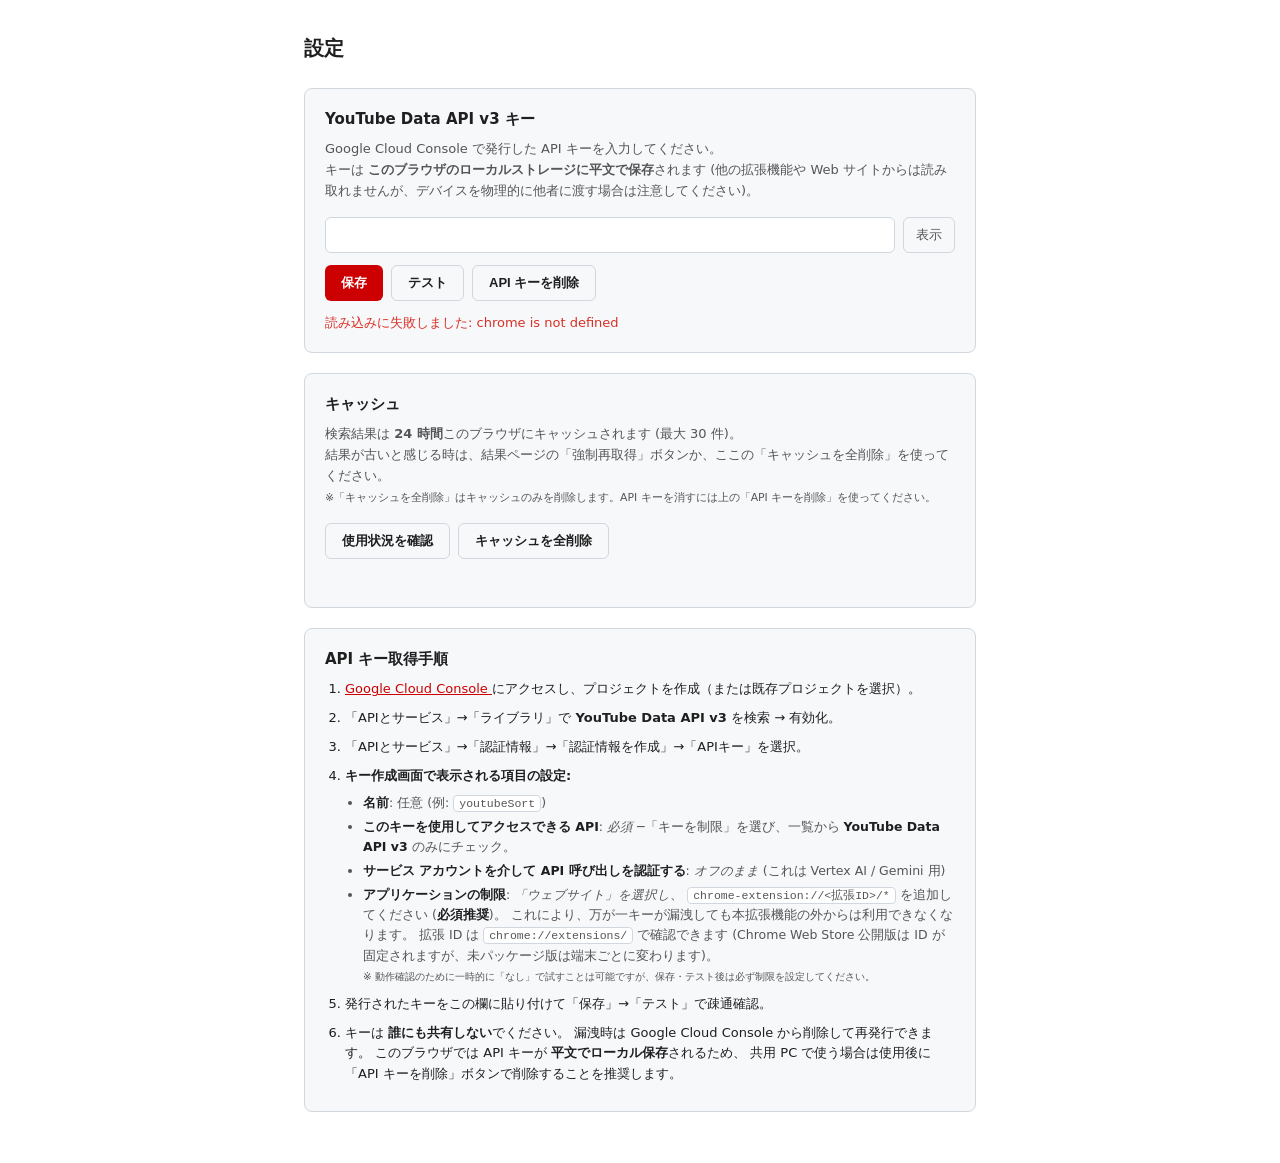
==== options/options.html @ d0a8a2ad "feat: initial public release v1.0.0 YouTube channel videos sorter for filtering by period and popula" ====
<!doctype html>
<html lang="ja">
  <head>
    <meta charset="utf-8" />
    <title>YouTube 期間別人気動画ソーター — 設定</title>
    <link rel="stylesheet" href="options.css" />
  </head>
  <body>
    <main>
      <h1>設定</h1>

      <section>
        <h2>YouTube Data API v3 キー</h2>
        <p class="desc">
          Google Cloud Console で発行した API キーを入力してください。<br />
          キーは <strong>このブラウザのローカルストレージに平文で保存</strong>されます (他の拡張機能や Web サイトからは読み取れませんが、デバイスを物理的に他者に渡す場合は注意してください)。
        </p>

        <div class="field">
          <label for="api-key">API キー</label>
          <input id="api-key" type="password" autocomplete="off" spellcheck="false" />
          <button id="toggle-visibility" type="button" class="ghost">表示</button>
        </div>

        <div class="actions">
          <button id="save-btn" type="button">保存</button>
          <button id="test-btn" type="button" class="secondary">テスト</button>
          <button id="delete-key-btn" type="button" class="secondary">API キーを削除</button>
        </div>

        <p id="status" class="status" role="status" aria-live="polite"></p>
      </section>

      <section>
        <h2>キャッシュ</h2>
        <p class="desc">
          検索結果は <strong>24 時間</strong>このブラウザにキャッシュされます (最大 30 件)。<br />
          結果が古いと感じる時は、結果ページの「強制再取得」ボタンか、ここの「キャッシュを全削除」を使ってください。<br />
          <small>※「キャッシュを全削除」はキャッシュのみを削除します。API キーを消すには上の「API キーを削除」を使ってください。</small>
        </p>
        <div class="actions">
          <button id="cache-stats-btn" type="button" class="secondary">使用状況を確認</button>
          <button id="cache-clear-btn" type="button" class="secondary">キャッシュを全削除</button>
        </div>
        <p id="cache-status" class="status" role="status" aria-live="polite"></p>
      </section>

      <section class="howto">
        <h2>API キー取得手順</h2>
        <ol>
          <li>
            <a href="https://console.cloud.google.com/" target="_blank" rel="noopener noreferrer">
              Google Cloud Console
            </a>
            にアクセスし、プロジェクトを作成（または既存プロジェクトを選択）。
          </li>
          <li>
            「APIとサービス」→「ライブラリ」で <strong>YouTube Data API v3</strong> を検索 → 有効化。
          </li>
          <li>「APIとサービス」→「認証情報」→「認証情報を作成」→「APIキー」を選択。</li>
          <li>
            <strong>キー作成画面で表示される項目の設定:</strong>
            <ul class="sub">
              <li><strong>名前</strong>: 任意 (例: <code>youtubeSort</code>)</li>
              <li>
                <strong>このキーを使用してアクセスできる API</strong>:
                <em>必須</em> ─「キーを制限」を選び、一覧から
                <strong>YouTube Data API v3</strong> のみにチェック。
              </li>
              <li>
                <strong>サービス アカウントを介して API 呼び出しを認証する</strong>:
                <em>オフのまま</em> (これは Vertex AI / Gemini 用)
              </li>
              <li>
                <strong>アプリケーションの制限</strong>:
                <em>「ウェブサイト」を選択し</em>、
                <code>chrome-extension://&lt;拡張ID&gt;/*</code>
                を追加してください (<strong>必須推奨</strong>)。
                これにより、万が一キーが漏洩しても本拡張機能の外からは利用できなくなります。
                拡張 ID は <code>chrome://extensions/</code> で確認できます
                (Chrome Web Store 公開版は ID が固定されますが、未パッケージ版は端末ごとに変わります)。
                <br />
                <small>※ 動作確認のために一時的に「なし」で試すことは可能ですが、保存・テスト後は必ず制限を設定してください。</small>
              </li>
            </ul>
          </li>
          <li>発行されたキーをこの欄に貼り付けて「保存」→「テスト」で疎通確認。</li>
          <li>
            キーは <strong>誰にも共有しない</strong>でください。
            漏洩時は Google Cloud Console から削除して再発行できます。
            このブラウザでは API キーが <strong>平文でローカル保存</strong>されるため、
            共用 PC で使う場合は使用後に「API キーを削除」ボタンで削除することを推奨します。
          </li>
        </ol>
      </section>
    </main>
    <script src="options.js"></script>
  </body>
</html>
---- options/options.css ----
:root {
  color-scheme: light dark;
  --fg: #1f1f1f;
  --fg-muted: #555;
  --bg: #ffffff;
  --panel: #f6f8fa;
  --border: #d0d7de;
  --accent: #cc0000;
  --accent-hover: #a30000;
}

@media (prefers-color-scheme: dark) {
  :root {
    --fg: #f1f1f1;
    --fg-muted: #aaa;
    --bg: #181818;
    --panel: #242424;
    --border: #3a3a3a;
  }
}

* { box-sizing: border-box; }

body {
  margin: 0;
  font-family: system-ui, -apple-system, "Segoe UI", "Hiragino Sans", "Yu Gothic UI", sans-serif;
  font-size: 14px;
  color: var(--fg);
  background: var(--bg);
  line-height: 1.6;
}

main {
  max-width: 720px;
  margin: 0 auto;
  padding: 32px 24px;
}

h1 {
  font-size: 20px;
  margin: 0 0 24px;
}

h2 {
  font-size: 15px;
  margin: 0 0 8px;
}

section {
  background: var(--panel);
  border: 1px solid var(--border);
  border-radius: 8px;
  padding: 18px 20px;
  margin-bottom: 20px;
}

.desc {
  margin: 0 0 16px;
  font-size: 13px;
  color: var(--fg-muted);
}

.field {
  display: flex;
  gap: 8px;
  align-items: stretch;
  margin-bottom: 12px;
}
.field label { display: none; }

input[type="password"],
input[type="text"] {
  flex: 1;
  padding: 8px 10px;
  border: 1px solid var(--border);
  border-radius: 6px;
  background: var(--bg);
  color: var(--fg);
  font-family: ui-monospace, SFMono-Regular, Menlo, monospace;
  font-size: 13px;
}

input:focus {
  outline: 2px solid var(--accent);
  outline-offset: -1px;
}

.actions {
  display: flex;
  gap: 8px;
}

button {
  padding: 8px 16px;
  border-radius: 6px;
  border: 0;
  background: var(--accent);
  color: #fff;
  font-size: 13px;
  font-weight: 600;
  cursor: pointer;
}
button:hover { background: var(--accent-hover); }
button.secondary {
  background: transparent;
  color: var(--fg);
  border: 1px solid var(--border);
}
button.secondary:hover { background: var(--bg); }
button.ghost {
  background: transparent;
  color: var(--fg-muted);
  border: 1px solid var(--border);
  font-weight: 400;
  padding: 8px 12px;
}

.status {
  margin: 12px 0 0;
  font-size: 13px;
  min-height: 18px;
}
.status.success { color: #1a7f37; }
.status.error   { color: #d93025; }

.howto ol {
  padding-left: 20px;
  margin: 0;
}
.howto li { margin-bottom: 8px; font-size: 13px; }
.howto a { color: var(--accent); }
.howto ul.sub {
  margin: 6px 0 0;
  padding-left: 18px;
  list-style: disc;
}
.howto ul.sub li {
  margin-bottom: 4px;
  font-size: 12.5px;
  color: var(--fg-muted);
}
.howto ul.sub li strong { color: var(--fg); }
.howto code {
  background: var(--bg);
  border: 1px solid var(--border);
  padding: 1px 5px;
  border-radius: 4px;
  font-size: 11.5px;
  font-family: ui-monospace, SFMono-Regular, Menlo, monospace;
}
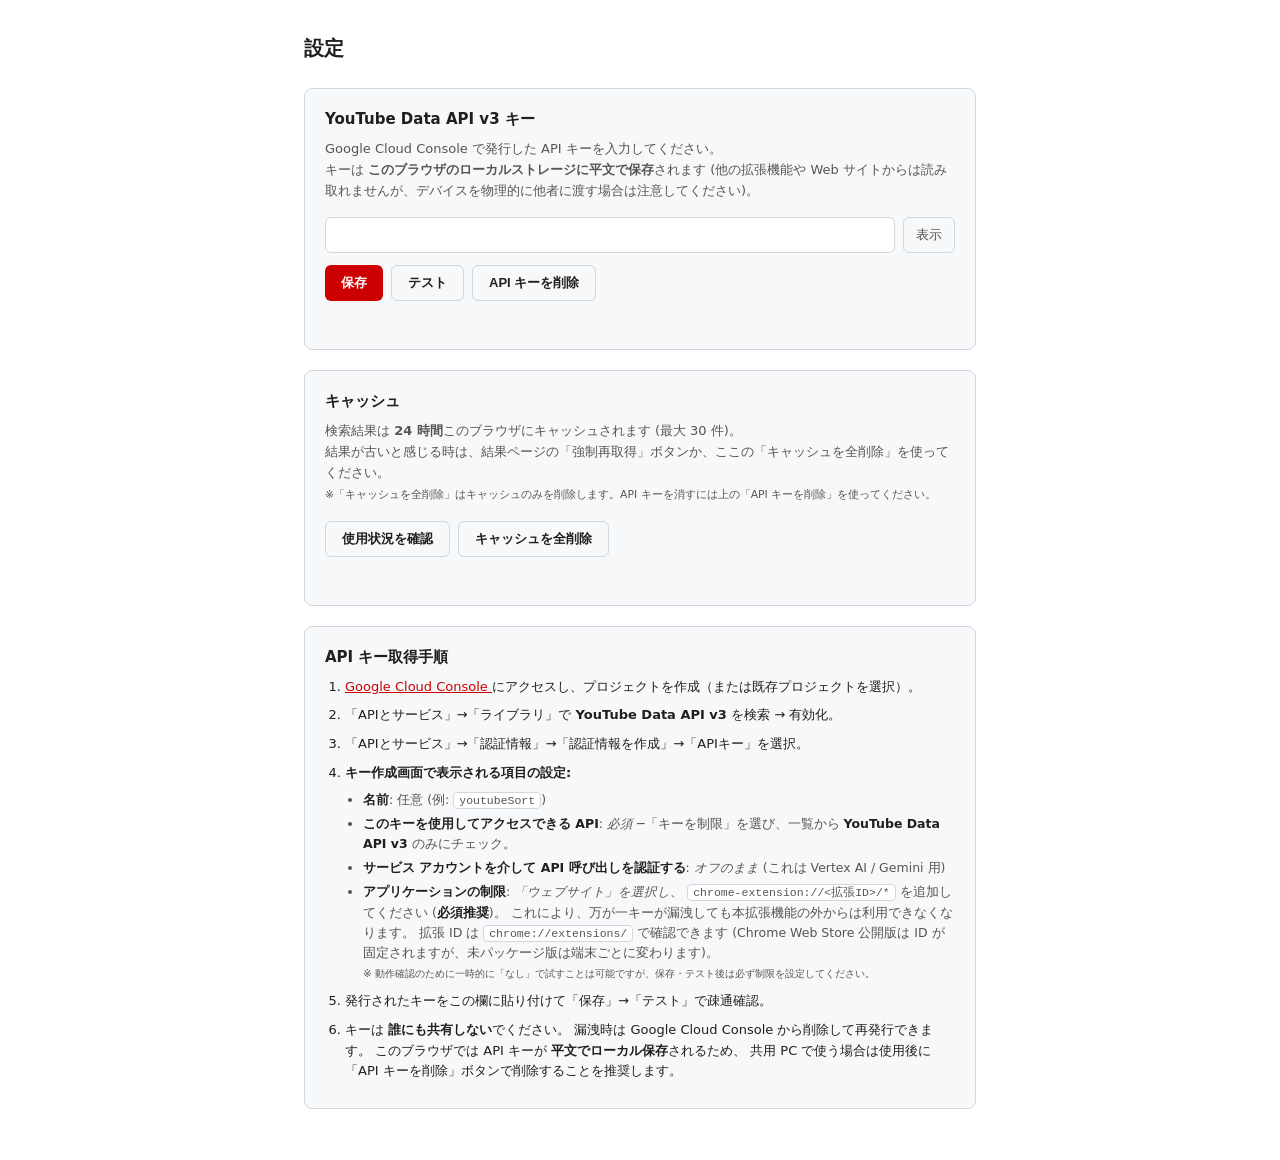
==== commit f9fb49fc: "feat(ui): mobile-responsive layout for PWA PWA をスマートフォンで開いた際に窮屈にならないよう、popup / results / options の 3" ====
--- a/options/options.html
+++ b/options/options.html
@@ -2,6 +2,7 @@
 <html lang="ja">
   <head>
     <meta charset="utf-8" />
+    <meta name="viewport" content="width=device-width, initial-scale=1, viewport-fit=cover" />
     <title>YouTube 期間別人気動画ソーター — 設定</title>
     <link rel="stylesheet" href="options.css" />
   </head>
@@ -94,6 +95,6 @@
         </ol>
       </section>
     </main>
-    <script src="options.js"></script>
+    <script src="options.js" type="module"></script>
   </body>
 </html>
--- a/options/options.css
+++ b/options/options.css
@@ -148,3 +148,70 @@
   font-size: 11.5px;
   font-family: ui-monospace, SFMono-Regular, Menlo, monospace;
 }
+
+/* モバイル / PWA 専用: html[data-platform="web"] でガード
+   options 画面は拡張版でも 480px 以下になり得る (ウィンドウ縮小) ため、
+   拡張版では発動させずデスクトップ前提のレイアウトを維持する。 */
+@media (max-width: 480px) {
+  html[data-platform="web"] body {
+    font-size: 15px;
+  }
+  html[data-platform="web"] main {
+    padding: 16px 14px max(24px, env(safe-area-inset-bottom));
+    padding-top: max(16px, env(safe-area-inset-top));
+  }
+  html[data-platform="web"] h1 {
+    font-size: 18px;
+    margin-bottom: 16px;
+  }
+  html[data-platform="web"] h2 {
+    font-size: 14px;
+  }
+  html[data-platform="web"] section {
+    padding: 14px 14px;
+    margin-bottom: 14px;
+    border-radius: 10px;
+  }
+  html[data-platform="web"] .desc {
+    font-size: 12px;
+  }
+  html[data-platform="web"] .field {
+    flex-direction: column;
+    gap: 8px;
+  }
+  html[data-platform="web"] input[type="password"],
+  html[data-platform="web"] input[type="text"] {
+    width: 100%;
+    font-size: 16px; /* iOS の自動ズーム抑止 */
+    padding: 10px 12px;
+    min-height: 44px;
+  }
+  html[data-platform="web"] .actions {
+    flex-wrap: wrap;
+    gap: 8px;
+  }
+  html[data-platform="web"] button {
+    flex: 1 1 auto;
+    font-size: 14px;
+    min-height: 44px;
+    padding: 10px 14px;
+  }
+  html[data-platform="web"] button.ghost {
+    flex: 0 0 auto;
+    width: 100%;
+    padding: 10px 14px;
+    min-height: 44px;
+  }
+  html[data-platform="web"] .status {
+    font-size: 12px;
+  }
+  html[data-platform="web"] .howto ol {
+    padding-left: 18px;
+  }
+  html[data-platform="web"] .howto li {
+    font-size: 12.5px;
+  }
+  html[data-platform="web"] .howto ul.sub li {
+    font-size: 12px;
+  }
+}
